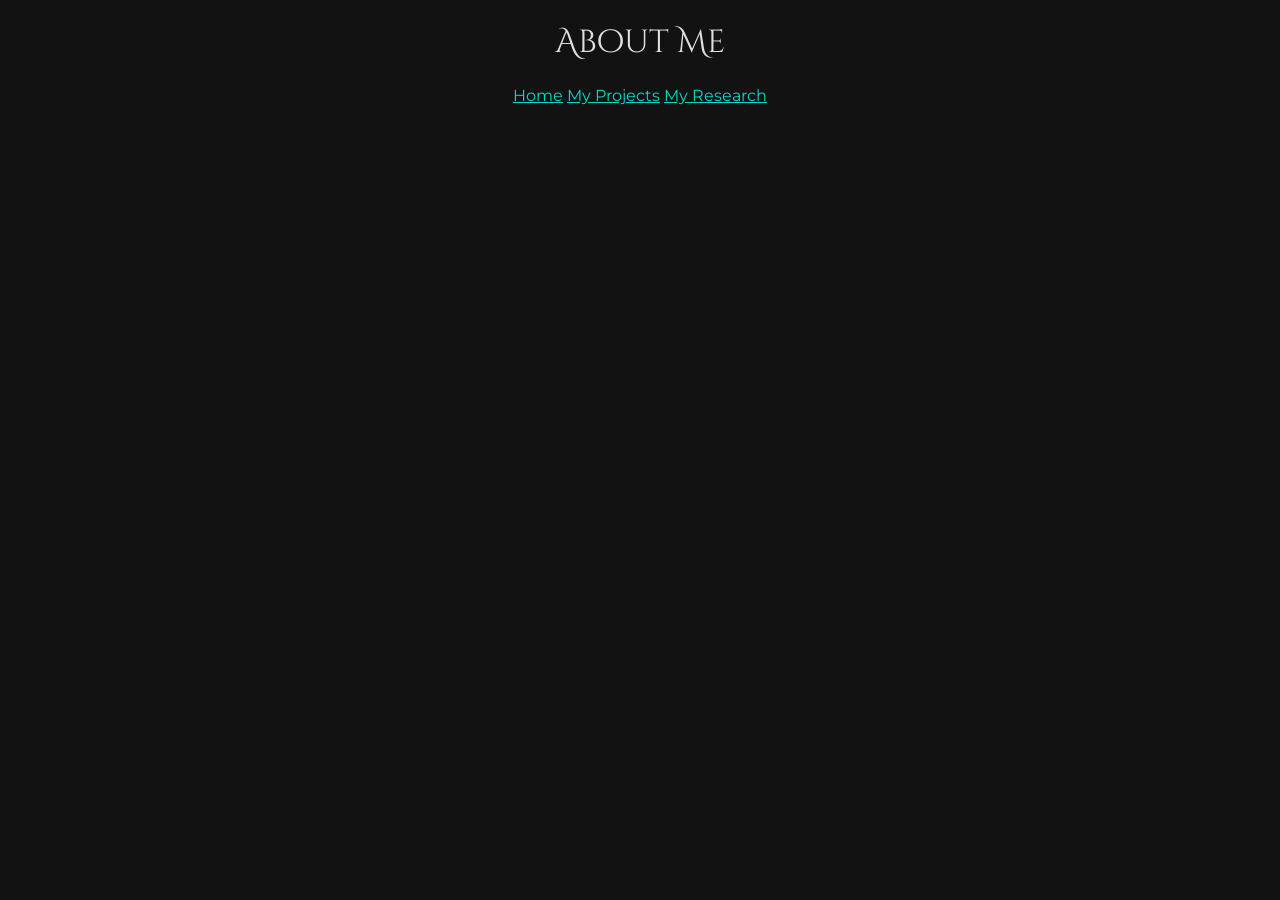
==== about.html @ 8901fe64 "Initial Layout for Website" ====
<!doctype html>
<html lang="en">
  <head>
    <meta charset="UTF-8" />
    <meta name="viewport" content="width=device-width, initial-scale=1.0" />
    <title>About Heather Cassel</title>
    <link rel="stylesheet" href="style.css" />
  </head>

  <body>
    <!-- Header / Navigation Secion -->
    <header>
      <h1 class="title" style="text-align: center">About Me</h1>
      <nav style="text-align: center">
        <a href="index.html">Home</a>
        <a href="projects.html">My Projects</a>
        <a href="research.html">My Research</a>
      </nav>
    </header>
  </body>
</html>
---- style.css ----
@import url("https://fonts.googleapis.com/css2?family=Cinzel+Decorative:wght@400;700;900&display=swap");
@import url("https://fonts.googleapis.com/css2?family=Oswald:wght@200..700&display=swap");
@import url("https://fonts.googleapis.com/css2?family=Montserrat:ital,wght@0,100..900;1,100..900&display=swap");

body {
  background-color: #121212;
  color: #e0e0e0;
  font-family: "Montserrat", sans-serif;
  font-optical-sizing: auto;
  font-weight: <weight>;
  font-style: normal;
}

surface {
  background-color: #1e1e1e;
}

a {
  color: #03dac6;
}

h1,
h2,
h3 {
  font-family: "Oswald", sans-serif;
  font-optical-sizing: auto;
  font-weight: <weight>;
  font-style: normal;
}

.title {
  font-family: "Cinzel Decorative", serif;
  font-weight: 400;
  font-style: normal;
}

.btn {
  background-color: #941b0c;
}
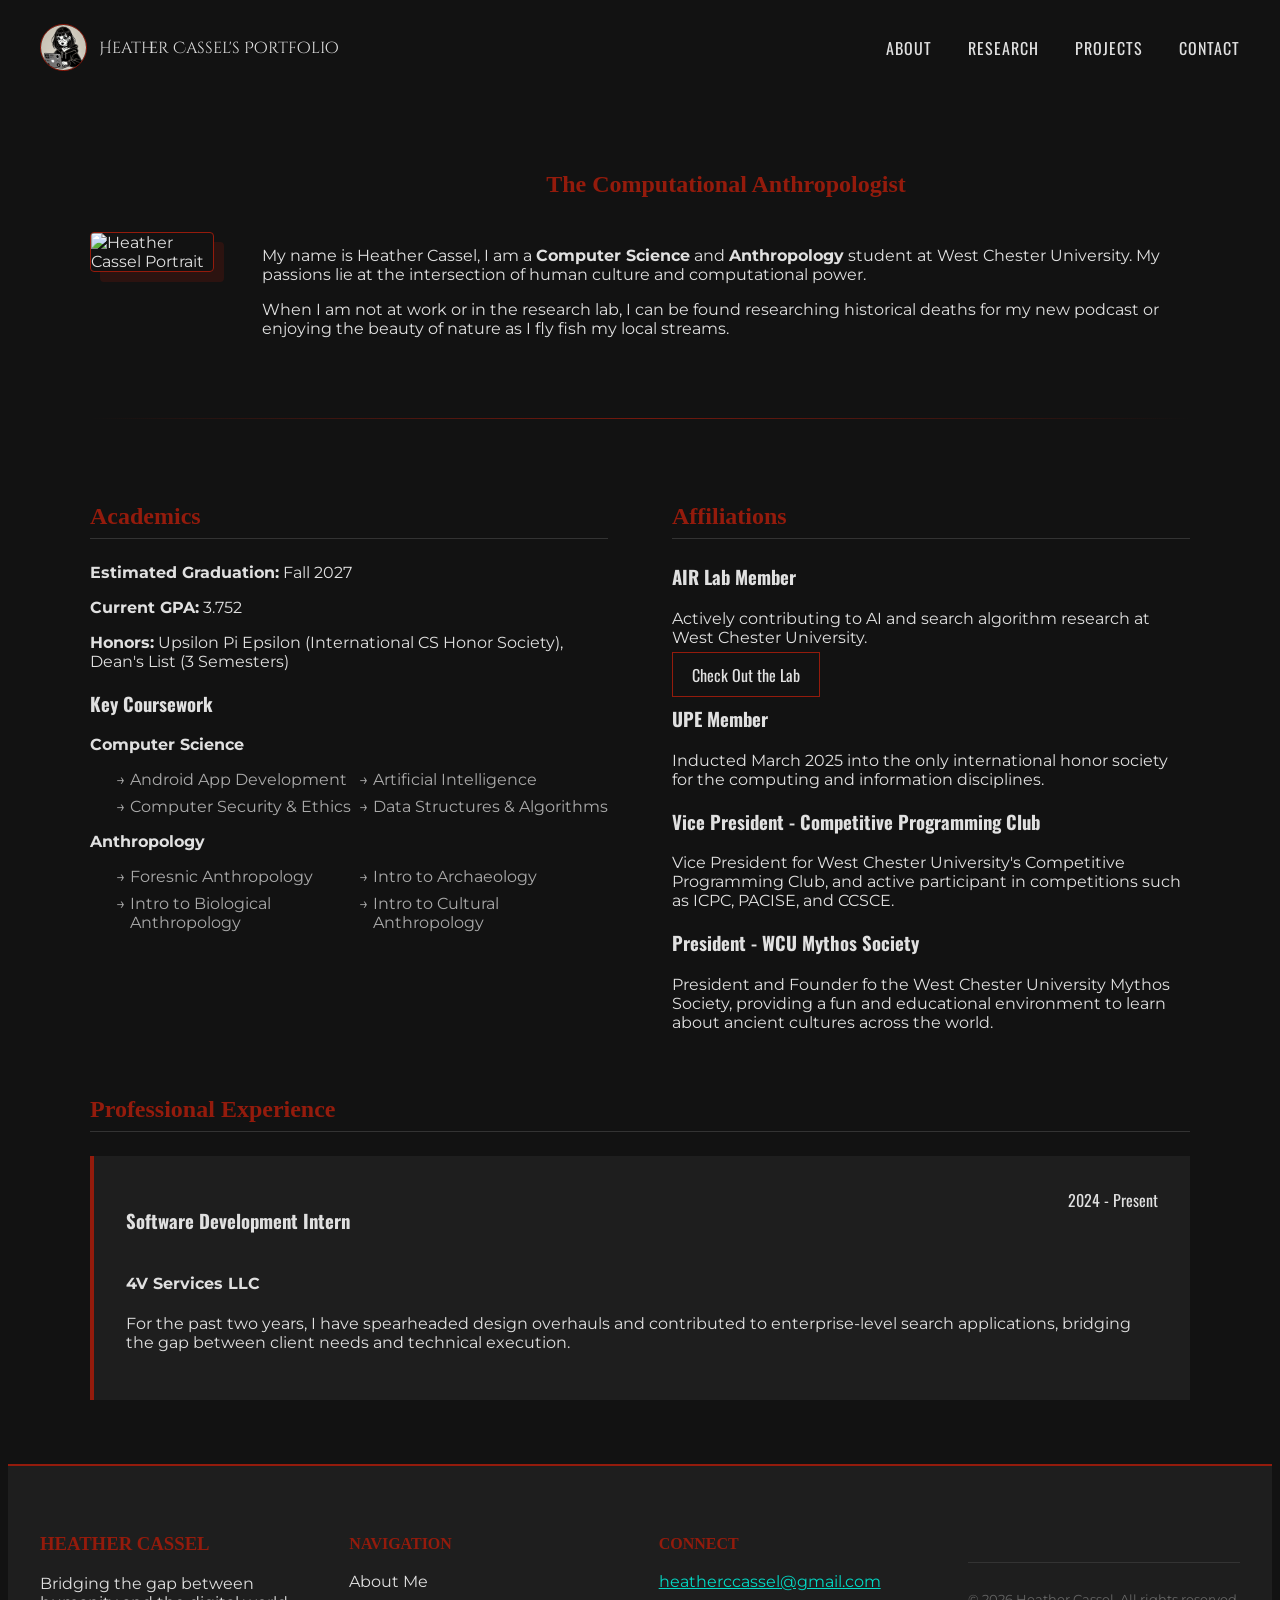
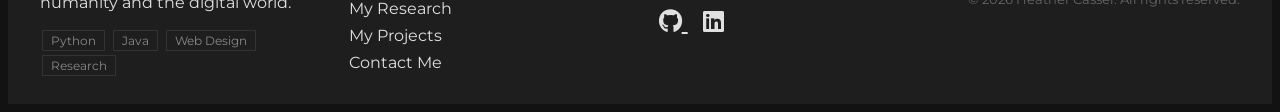
==== commit 7d60998f: "Website done! for now..." ====
--- a/about.html
+++ b/about.html
@@ -5,17 +5,164 @@
     <meta name="viewport" content="width=device-width, initial-scale=1.0" />
     <title>About Heather Cassel</title>
     <link rel="stylesheet" href="style.css" />
+    <link
+      rel="stylesheet"
+      href="https://cdnjs.cloudflare.com/ajax/libs/font-awesome/6.0.0/css/all.min.css"
+    />
   </head>
 
   <body>
-    <!-- Header / Navigation Secion -->
-    <header>
-      <h1 class="title" style="text-align: center">About Me</h1>
-      <nav style="text-align: center">
-        <a href="index.html">Home</a>
-        <a href="projects.html">My Projects</a>
-        <a href="research.html">My Research</a>
-      </nav>
-    </header>
+    <!-- Header / Navigation Section -->
+    <div id="header-placeholder"></div>
+
+    <script>
+      fetch("header.html")
+        .then((response) => response.text())
+        .then((data) => {
+          document.getElementById("header-placeholder").innerHTML = data;
+
+          const hamburger = document.getElementById("hamburger");
+          const navMenu = document.getElementById("navMenu");
+
+          hamburger.addEventListener("click", () => {
+            navMenu.classList.toggle("active");
+          });
+        });
+    </script>
+
+    <!-- About Page Content -->
+    <section class="about-container">
+      <div class="intro-flex">
+        <div class="intro-image">
+          <img src="media/portfolio-image.jpg" alt="Heather Cassel Portrait" />
+        </div>
+        <div class="intro-text">
+          <h1 class="page-title">The Computational Anthropologist</h1>
+          <p>
+            My name is Heather Cassel, I am a
+            <strong>Computer Science</strong> and
+            <strong>Anthropology</strong> student at West Chester University. My
+            passions lie at the intersection of human culture and computational
+            power.
+          </p>
+          <p>
+            When I am not at work or in the research lab, I can be found
+            researching historical deaths for my new podcast or enjoying the
+            beauty of nature as I fly fish my local streams.
+          </p>
+        </div>
+      </div>
+
+      <hr class="goth-divider" />
+
+      <div class="academic-grid">
+        <div class="academic-stats">
+          <h2 class="section-heading">Academics</h2>
+          <p><strong>Estimated Graduation:</strong> Fall 2027</p>
+          <p><strong>Current GPA:</strong> 3.752</p>
+          <p>
+            <strong>Honors:</strong> Upsilon Pi Epsilon (International CS Honor
+            Society), Dean's List (3 Semesters)
+          </p>
+
+          <h3 class="sub-heading">Key Coursework</h3>
+          <p><strong>Computer Science</strong></p>
+          <ul class="course-list">
+            <li>Android App Development</li>
+            <li>Artificial Intelligence</li>
+            <li>Computer Security & Ethics</li>
+            <li>Data Structures & Algorithms</li>
+          </ul>
+
+          <p><strong>Anthropology</strong></p>
+          <ul class="course-list">
+            <li>Foresnic Anthropology</li>
+            <li>Intro to Archaeology</li>
+            <li>Intro to Biological Anthropology</li>
+            <li>Intro to Cultural Anthropology</li>
+          </ul>
+        </div>
+
+        <div class="activities">
+          <h2 class="section-heading">Affiliations</h2>
+          <div class="activity-card">
+            <h3>AIR Lab Member</h3>
+            <p>
+              Actively contributing to AI and search algorithm research at West
+              Chester University.
+            </p>
+            <a href="https://wcu-air.github.io/airlab/" class="read-btn"
+              >Check Out the Lab</a
+            >
+          </div>
+          <div class="activity-card">
+            <h3>UPE Member</h3>
+            <p>
+              Inducted March 2025 into the only international honor society for
+              the computing and information disciplines.
+            </p>
+          </div>
+          <div class="activity-card">
+            <h3>Vice President - Competitive Programming Club</h3>
+            <p>
+              Vice President for West Chester University's Competitive
+              Programming Club, and active participant in competitions such as
+              ICPC, PACISE, and CCSCE.
+            </p>
+          </div>
+          <div class="activity-card">
+            <h3>President - WCU Mythos Society</h3>
+            <p>
+              President and Founder fo the West Chester University Mythos
+              Society, providing a fun and educational environment to learn
+              about ancient cultures across the world.
+            </p>
+          </div>
+        </div>
+      </div>
+
+      <div class="experience-section">
+        <h2 class="section-heading">Professional Experience</h2>
+        <div class="job-card">
+          <div class="job-header">
+            <h3>Software Development Intern</h3>
+            <span>2024 - Present</span>
+          </div>
+          <h4>4V Services LLC</h4>
+          <p>
+            For the past two years, I have spearheaded design overhauls and
+            contributed to enterprise-level search applications, bridging the
+            gap between client needs and technical execution.
+          </p>
+        </div>
+      </div>
+    </section>
+
+    <!-- Footer -->
+    <div id="footer-placeholder"></div>
+
+    <script>
+      function loadComponent(id, file) {
+        fetch(file)
+          .then((response) => response.text())
+          .then((data) => {
+            document.getElementById(id).innerHTML = data;
+
+            if (id === "header-placeholder") {
+              initMobileMenu();
+            }
+          });
+      }
+
+      function initMobileMenu() {
+        const hamburger = document.getElementById("hamburger");
+        const navMenu = document.getElementById("navMenu");
+        if (hamburger && navMenu) {
+          hamburger.onclick = () => navMenu.classList.toggle("active");
+        }
+      }
+
+      loadComponent("footer-placeholder", "footer.html");
+    </script>
   </body>
 </html>
--- a/style.css
+++ b/style.css
@@ -37,3 +37,626 @@
 .btn {
   background-color: #941b0c;
 }
+
+/* General Website Design */
+.page-title {
+  font-family: "Cinzel Decorative", serif;
+  color: #941B0C;
+  text-align: center;
+  margin-bottom: 3rem;
+}
+
+/* Header Container */
+.main-header {
+  background-color: #121212
+  border-bottom: 1px solid #333;
+  padding: 1rem 2rem;
+  position: sticky;
+  top: 0;
+  z-index: 1000;
+}
+
+.header-container {
+  display: flex;
+  justify-content: space-between;
+  align-items: center;
+  max-width: 1200px;
+  margin: 0 auto;
+}
+
+/* Brand/Avatar Styling */
+.brand {
+  display: flex;
+  align-items: center;
+  text-decoration: none;
+  color: #E0E0E0;
+  font-family: "Cinzel Decorative", serif;
+}
+
+.avatar {
+  width: 45px;
+  height: 45px;
+  border-radius: 50%;
+  margin-right: 12px;
+  border: 1px solid #941B0C;
+}
+
+/* Desktop Nav Menu */
+.nav-menu a {
+  color: #E0E0E0;
+  text-decoration: none;
+  margin-left: 2rem;
+  font-family: "Oswald", sans-serif;
+  text-transform: uppercase;
+  letter-spacing: 1px;
+  transition: color 0.3s ease;
+}
+
+.nav-menu a:hover {
+  color: #941B0C;
+}
+
+/* Mobile Hamburger Styling */
+.hamburger {
+  display: none;
+  flex-direction: column;
+  cursor: pointer;
+  background: none;
+  border: none;
+}
+
+.hamburger span {
+  width: 25px;
+  height: 3px;
+  background-color: #E0E0E0;
+  margin: 2px 0;
+}
+
+/* Responsive Header Logic */
+@media (max-width: 768px) {
+  .hamburger { display: flex; }
+
+  .nav-menu {
+    display: none;
+    position: absolute;
+    top: 70px; 
+    right: 0;
+    background-color: #1E1E1E;
+    width: 100%;
+    flex-direction: column;
+    text-align: center;
+    padding: 1rem 0;
+  }
+
+  .nav-menu.active { display: flex; }
+
+  .nav-menu a {
+    margin: 1rem 0;
+  }
+}
+
+/* Footer Styling */
+.main-footer {
+  background-color: #1E1E1E;
+  color: #E0E0E0;
+  padding: 3rem 2rem 1rem;
+  font-family: "Montserrat", sans-serif;
+  border-top: 2px solid #941B0C;
+}
+
+.footer-container {
+  display: flex;
+  justify-content: space-between;
+  flex-wrap: wrap;
+  max-width: 1200px;
+  margin: 0 auto;
+  gap: 2rem;
+}
+
+.footer-col {
+  flex: 1;
+  min-width: 200px;
+}
+
+.footer-heading {
+  font-family: "Cinzel Decorative", serif;
+  color: #941B0C;
+  margin-bottom: 1.2rem;
+  text-transform: uppercase;
+}
+
+.footer-links {
+  list-style: none;
+  padding: 0;
+}
+
+.footer-links li {
+  margin-bottom: 0.5rem;
+}
+
+.footer-links a {
+  color: #E0E0E0;
+  text-decoration: none;
+  transition: color 0.3s;
+}
+
+.footer-links a:hover {
+  color: #BB86FC;
+}
+
+/* Tech Tags */
+.tech-tag {
+  display: inline-block;
+  font-size: 0.75rem;
+  padding: 2px 8px;
+  border: 1px solid #333;
+  margin: 2px;
+  color: #888;
+}
+
+/* Socials & Icons */
+.social-icons {
+  margin-top: 1rem;
+  font-size: 1.5rem;
+}
+
+.social-icons a {
+  color: #E0E0E0;
+  margin-right: 15px;
+  transition: transform 0.3s;
+}
+
+.social-icons a:hover {
+  color: #941B0C;
+  transform: translateY(-3px);
+}
+
+.footer-bottom {
+  text-align: center;
+  margin-top: 3rem;
+  padding-top: 1rem;
+  border-top: 1px solid #333;
+  font-size: 0.8rem;
+  color: #666;
+}
+
+/* Research Page Styling */
+.research-container {
+  max-width: 1000px;
+  margin: 4rem auto;
+  padding: 0 2rem;
+}
+
+.research-card {
+  display: flex;
+  background-color: #1E1E1E;
+  border: 1px solid #333;
+  margin-bottom: 2rem;
+  border-radius: 8px;
+  overflow: hidden;
+  transition: transform 0.3s ease, border-color 0.3s ease;
+}
+
+.research-card:hover {
+  transform: translateY(-5px);
+  border-color: #941B0C;
+}
+
+.research-image {
+  flex: 1;
+  min-width: 300px;
+}
+
+.research-image img {
+  width: 100%;
+  height: 100%;
+  object-fit: cover;
+  filter: grayscale(40%) contrast(110%);
+}
+
+.research-info {
+  flex: 2;
+  padding: 1.5rem;
+  display: flex;
+  flex-direction: column;
+}
+
+.paper-title {
+  font-family: "Cinzel Decorative", serif;
+  font-size: 1.4rem;
+  margin-bottom: 0.5rem;
+}
+
+.authors, .journal {
+  font-family: "Montserrat", sans-serif;
+  font-size: 0.9rem;
+  color: #AAA;
+  margin-bottom: 0.3rem;
+}
+
+.awards {
+  background: rgba(148, 27, 12, 0.1);
+  color: #BB86FC;
+  padding: 0.5rem;
+  border-left: 3px solid #941B0C;
+  margin: 1rem 0;
+  font-size: 0.85rem;
+}
+
+.awards:empty {
+  display: none;
+}
+
+.read-btn {
+  align-self: flex-start;
+  margin-top: auto;
+  padding: 0.6rem 1.2rem;
+  background-color: transparent;
+  border: 1px solid #941B0C;
+  color: #E0E0E0;
+  text-decoration: none;
+  font-family: "Oswald", sans-serif;
+  transition: 0.3s;
+}
+
+.read-btn:hover {
+  background-color: #941B0C;
+  color: white;
+}
+
+@media (max-width: 768px) {
+  .research-card { flex-direction: column; }
+  .research-image { min-width: 100%; height: 200px; }
+}
+
+/* Projects Page Design */
+.projects-container {
+  max-width: 1200px;
+  margin: 4rem auto;
+  padding: 0 2rem;
+}
+
+.projects-grid {
+  display: grid;
+  grid-template-columns: repeat(auto-fit, minmax(320px, 1fr));
+  gap: 2.5rem;
+}
+
+.project-card {
+  background-color: #1E1E1E;
+  border: 1px solid #333;
+  border-radius: 8px;
+  overflow: hidden;
+  display: flex;
+  flex-direction: column;
+  transition: transform 0.3s ease, box-shadow 0.3s ease;
+}
+
+.project-card:hover {
+  transform: translateY(-8px);
+  box-shadow: 0 10px 20px rgba(148, 27, 12, 0.2);
+  border-color: #941B0C;
+}
+
+.project-media {
+  position: relative;
+  height: 200px;
+  background-color: #121212;
+}
+
+.project-media img {
+  width: 100%;
+  height: 100%;
+  object-fit: cover;
+  opacity: 0.8;
+  transition: opacity 0.3s;
+}
+
+.project-card:hover .project-media img {
+  opacity: 1;
+}
+
+.project-type {
+  position: absolute;
+  top: 15px;
+  left: 15px;
+  background-color: rgba(18, 18, 18, 0.8);
+  color: #BB86FC;
+  padding: 4px 12px;
+  font-size: 0.75rem;
+  font-family: "Oswald", sans-serif;
+  text-transform: uppercase;
+  border: 1px solid #BB86FC;
+  border-radius: 20px;
+}
+
+.project-content {
+  padding: 1.5rem;
+  flex-grow: 1;
+  display: flex;
+  flex-direction: column;
+}
+
+.project-title {
+  font-family: "Cinzel Decorative", serif;
+  font-size: 1.4rem;
+  color: #E0E0E0;
+  margin-bottom: 1.5rem;
+}
+
+.project-description {
+  font-family: "Montserrat", sans-serif;
+  font-size: 0.95rem;
+  color: #AAA;
+  line-height: 1.6;
+  margin-bottom: 1.5rem;
+}
+
+.view-btn {
+  text-decoration: none;
+  color: #941B0C;
+  font-family: "oswald", sans-serif;
+  font-size: 0.9rem;
+  text-transform: uppercase;
+  font-weight: bold;
+  transition: color 0.3s;
+}
+
+.view-btn:hover {
+  color: #E0E0E0;
+}
+
+.status-tag {
+  font-size: 0.8rem;
+  font-style: italic;
+  color: #666
+}
+
+/* Contact Page Styling */
+.contact-container {
+  max-width: 1000px;
+  margin: 5rem auto;
+  padding: 0 2rem;
+}
+
+.contact-wrapper {
+  display: flex;
+  gap: 4rem;
+  align-items: flex-start;
+}
+
+.contact-info {
+  flex: 1;
+}
+
+.contact-intro {
+  font-family: "Montserrat", sans-serif;
+  color: #AAA;
+  line-height: 1.6;
+  margin-bottom: 2rem;
+}
+
+.info-item {
+  display: flex;
+  align-items: center;
+  margin-bottom: 1.5rem;
+  gap: 1rem;
+}
+
+.info-item i {
+  color: #941B0C;
+  font-size: 1.2rem;
+  width: 25px;
+}
+
+.label {
+  display: block;
+  font-size: 0.75rem;
+  text-transform: uppercase;
+  color: #666;
+  letter-spacing: 1px;
+}
+
+.info-item a {
+  color: #E0E0E0;
+  text-decoration: none;
+  font-family: "Oswald", sans-serif;
+  transition: color 0.3s;
+}
+
+.info-item a:hover {
+  color: #BB86FC;
+}
+
+.contact-form {
+  flex: 1.2;
+  background: #1E1E1E;
+  padding: 2rem;
+  border-radius: 4px;
+  border: 1px solid #333;
+}
+
+.form-group {
+  margin-bottom: 1.5rem;
+}
+
+.contact-form input, .contact-form textarea {
+  width: 100%;
+  padding: 12px;
+  background: #121212;
+  border: 1px solid #444;
+  color: #E0E0E0;
+  font-family: "Montserrat", sans-serif;
+  border-radius: 2px;
+}
+
+.contact-form input:focus, .contact-form textarea:focus {
+  outline: none;
+  border-color: #941B0C;
+}
+
+.submit-btn {
+  width: 100%;
+  padding: 15px;
+  background: transparent;
+  border: 1px solid #941B0C;
+  color: #E0E0E0;
+  font-family: "Cinzel Decorative", serif;
+  text-transform: uppercase;
+  cursor: pointer;
+  transition: 0.3s;
+}
+
+.submit-btn:hover {
+  background: #941B0C;
+  color: white;
+}
+
+@media (max-width: 768px) {
+  .contact-wrapper { flex-direction: column; }
+}
+
+/* About Page Design */
+.about-container {
+  max-width: 1100px;
+  margin: 4rem auto;
+  padding: 0 2rem;
+}
+
+.intro-flex {
+  display: flex;
+  align-items: center;
+  gap: 3rem;
+  margin-bottom: 4rem;
+}
+
+.intro-image img {
+  width: 300px;
+  height: 300px;
+  border-radius: 4px;
+  border: 1px solid #941B0C;
+  object-fit: cover;
+  box-shadow: 10px 10px 0px rgba(148, 27, 12, 0.2);
+}
+
+.academic-grid {
+  display: grid;
+  grid-template-columns: 1fr 1fr;
+  gap: 4rem;
+  margin: 3rem 0;
+}
+
+.section-heading {
+  font-family: "Cinzel Decorative", serif;
+  color: #941B0C;
+  border-bottom: 1px solid #333;
+  padding-bottom: 0.5rem;
+  margin-bottom: 1.5rem;
+}
+
+.course-list {
+  display: grid;
+  grid-template-columns: 1fr 1fr;
+  gap: 0.5rem;
+  list-style: "→ ";
+  color: #AAA;
+}
+
+.job-card {
+  background: #1E1E1E;
+  padding: 2rem;
+  border-left: 4px solid #941B0C;
+}
+
+.job-header {
+  display: flex;
+  justify-content: space-between;
+  font-family: "Oswald", sans-serif;
+}
+
+.goth-divider {
+  border: 0;
+  height: 1px;
+  background-image: linear-gradient(to right, rgba(148, 27, 12, 0), rgba(148, 27, 12, 0.75), rgba(148, 27,12, 0));
+  margin: 4rem 0;
+}
+
+@media (max-width: 768px) {
+  .intro-flex, .academic-gird { flex-direction: column; grid-template-columns: 1fr; }
+  .intro-image img { width: 100%; height: auto; }
+}
+
+/* Home Page Design */
+.home-hero {
+  height: 100vh;
+  display: flex;
+  align-items: center;
+  justify-content: center;
+  text-align: center;
+  background: linear-gradient(rgba(18, 18, 18, 0.8), rgba(18, 18, 18, 0.8)), url('media/hero-bg.jpg');
+  background-size: cover;
+  background-position: center;
+  background-attachment: fixed;
+}
+
+.hero-title {
+  font-family: "Cinzel Decorative", serif;
+  font-size: 4rem;
+  color: #E0E0E0;
+  margin-bottom: 0.5rem;
+  text-shadow: 2px 2px 10px rgba(148, 27, 12, 0.5);
+}
+
+.hero-subtitle {
+  font-family: "Oswald", sans-serif;
+  font-size: 1.5rem;
+  color: #941B0C;
+  text-transform: uppercase;
+  letter-spacing: 3px;
+}
+
+.hero-tagline { 
+  color: #AAA;
+  margin: 2rem 0;
+  font-style: italic;
+}
+
+.home-features {
+  display: grid;
+  grid-template-columns: repeat(auto-fit, minmax(250px, 1fr));
+  gap: 2rem;
+  max-width: 1100px;
+  margin: -50px auto 4rem;
+  padding: 0 2rem;
+}
+
+.feature-card {
+  background: #1E1E1E;
+  padding: 2rem;
+  border: 1px solid #333;
+  text-align: center;
+  transition: 0.3s;
+}
+
+.feature-card:hover {
+  border-color: #941B0C;
+  transform: translateY(-10px);
+}
+
+.feature-card i {
+  font-size: 2.5rem;
+  color: #941B0C;
+  margin-bottom: 1rem;
+}
+
+.feature-card h3 {
+  font-family: "Cinzel Decorative", serif;
+  margin-bottom: 1rem;
+}
+
+.feature-card a {
+  color: #BB86FC;
+  text-decoration: none;
+  font-size: 0.9rem;
+  font-weight: bold;
+}
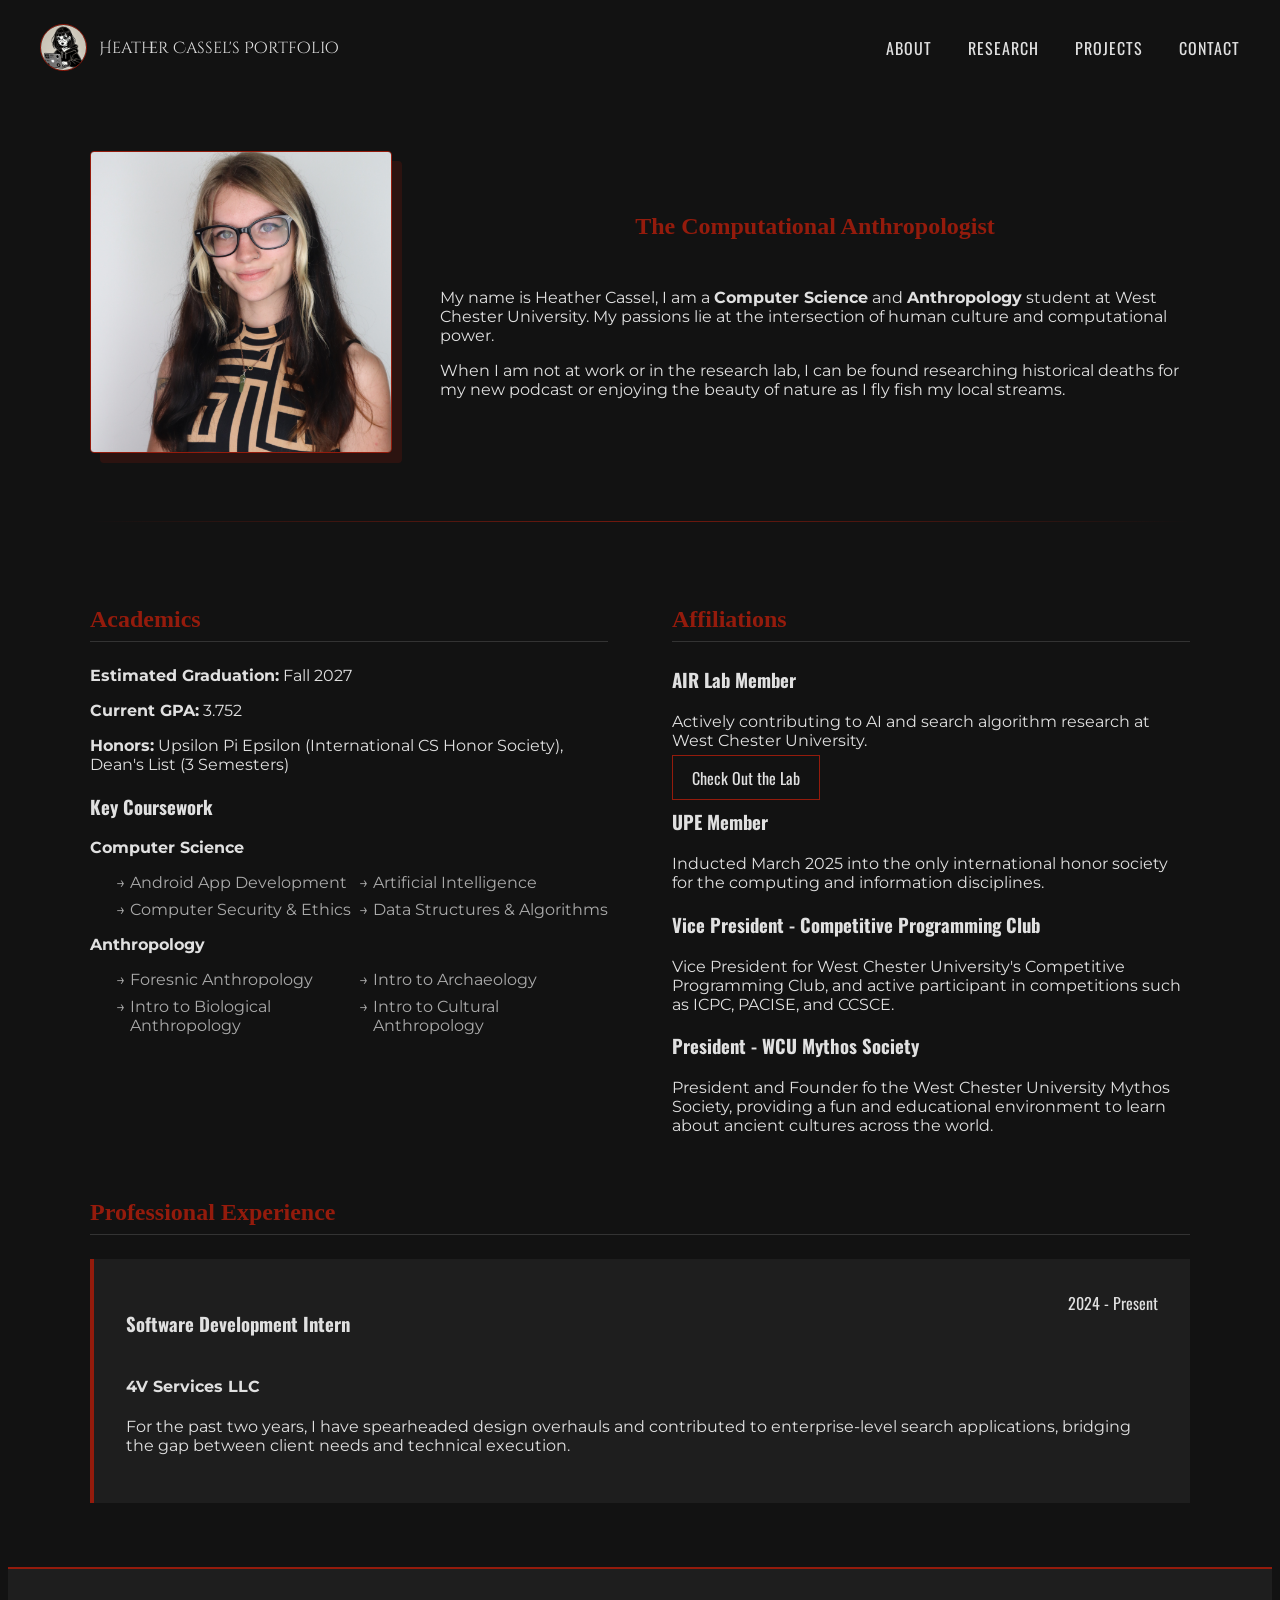
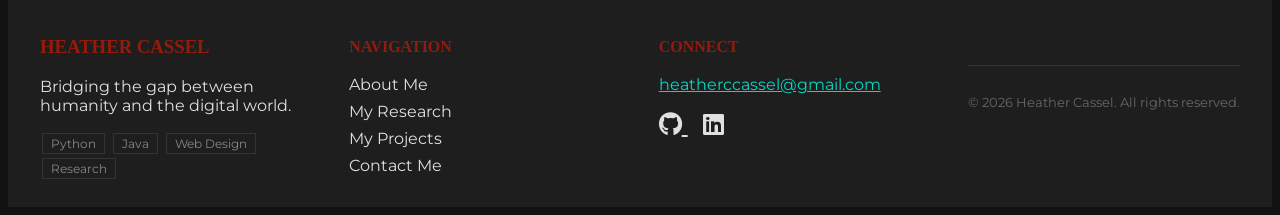
==== commit 3fca637c: "Fixed portfolio image" ====
--- a/about.html
+++ b/about.html
@@ -34,7 +34,7 @@
     <section class="about-container">
       <div class="intro-flex">
         <div class="intro-image">
-          <img src="media/portfolio-image.jpg" alt="Heather Cassel Portrait" />
+          <img src="media/portfolio-image.JPG" alt="Heather Cassel Portrait" />
         </div>
         <div class="intro-text">
           <h1 class="page-title">The Computational Anthropologist</h1>
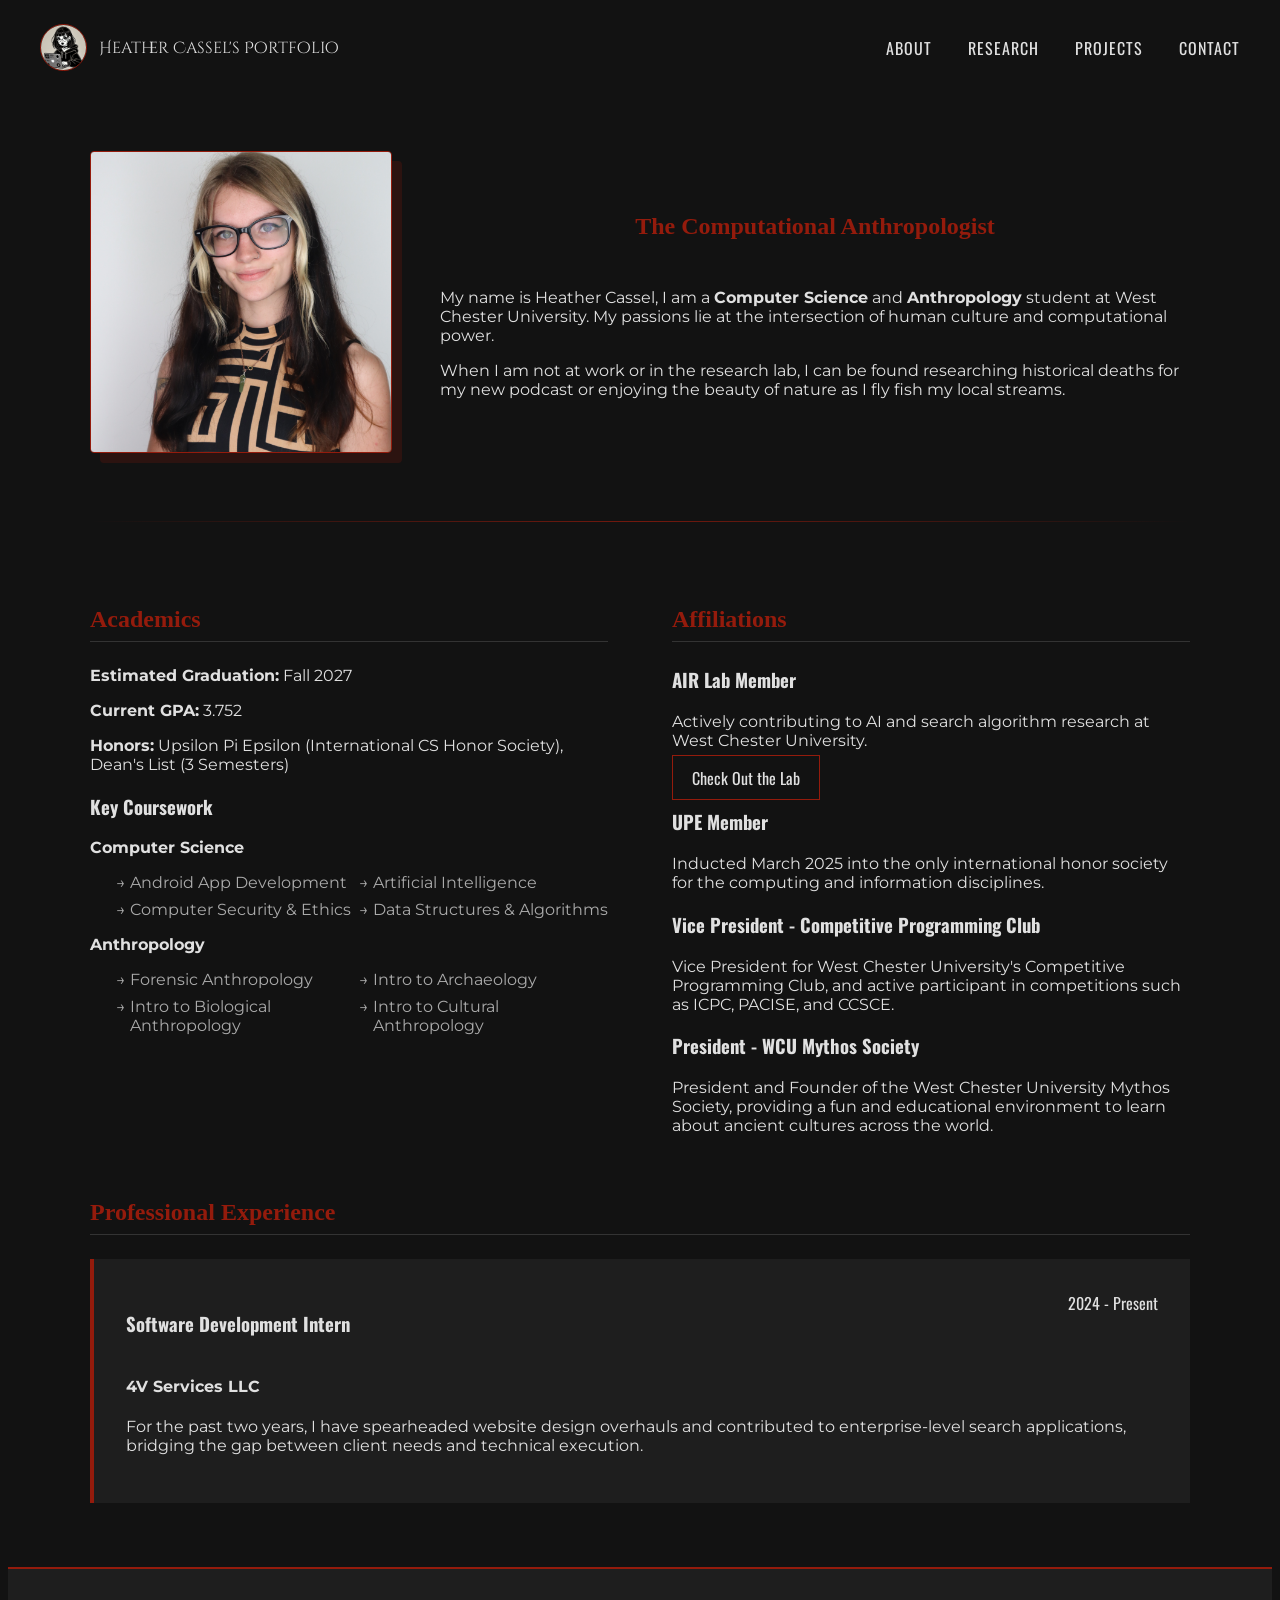
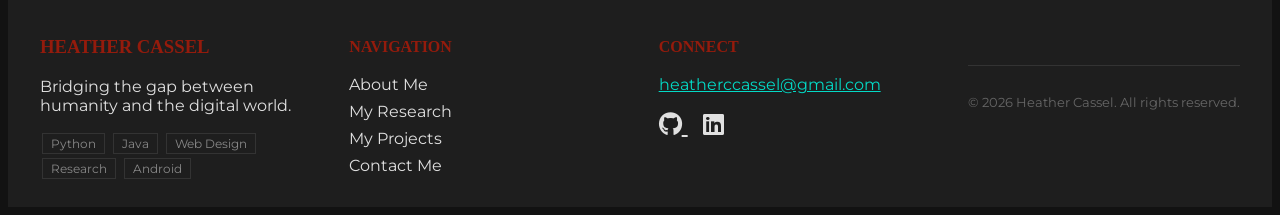
==== commit fc7c4a5b: "Fixed typos" ====
--- a/about.html
+++ b/about.html
@@ -76,7 +76,7 @@
 
           <p><strong>Anthropology</strong></p>
           <ul class="course-list">
-            <li>Foresnic Anthropology</li>
+            <li>Forensic Anthropology</li>
             <li>Intro to Archaeology</li>
             <li>Intro to Biological Anthropology</li>
             <li>Intro to Cultural Anthropology</li>
@@ -113,7 +113,7 @@
           <div class="activity-card">
             <h3>President - WCU Mythos Society</h3>
             <p>
-              President and Founder fo the West Chester University Mythos
+              President and Founder of the West Chester University Mythos
               Society, providing a fun and educational environment to learn
               about ancient cultures across the world.
             </p>
@@ -130,9 +130,9 @@
           </div>
           <h4>4V Services LLC</h4>
           <p>
-            For the past two years, I have spearheaded design overhauls and
-            contributed to enterprise-level search applications, bridging the
-            gap between client needs and technical execution.
+            For the past two years, I have spearheaded website design overhauls
+            and contributed to enterprise-level search applications, bridging
+            the gap between client needs and technical execution.
           </p>
         </div>
       </div>
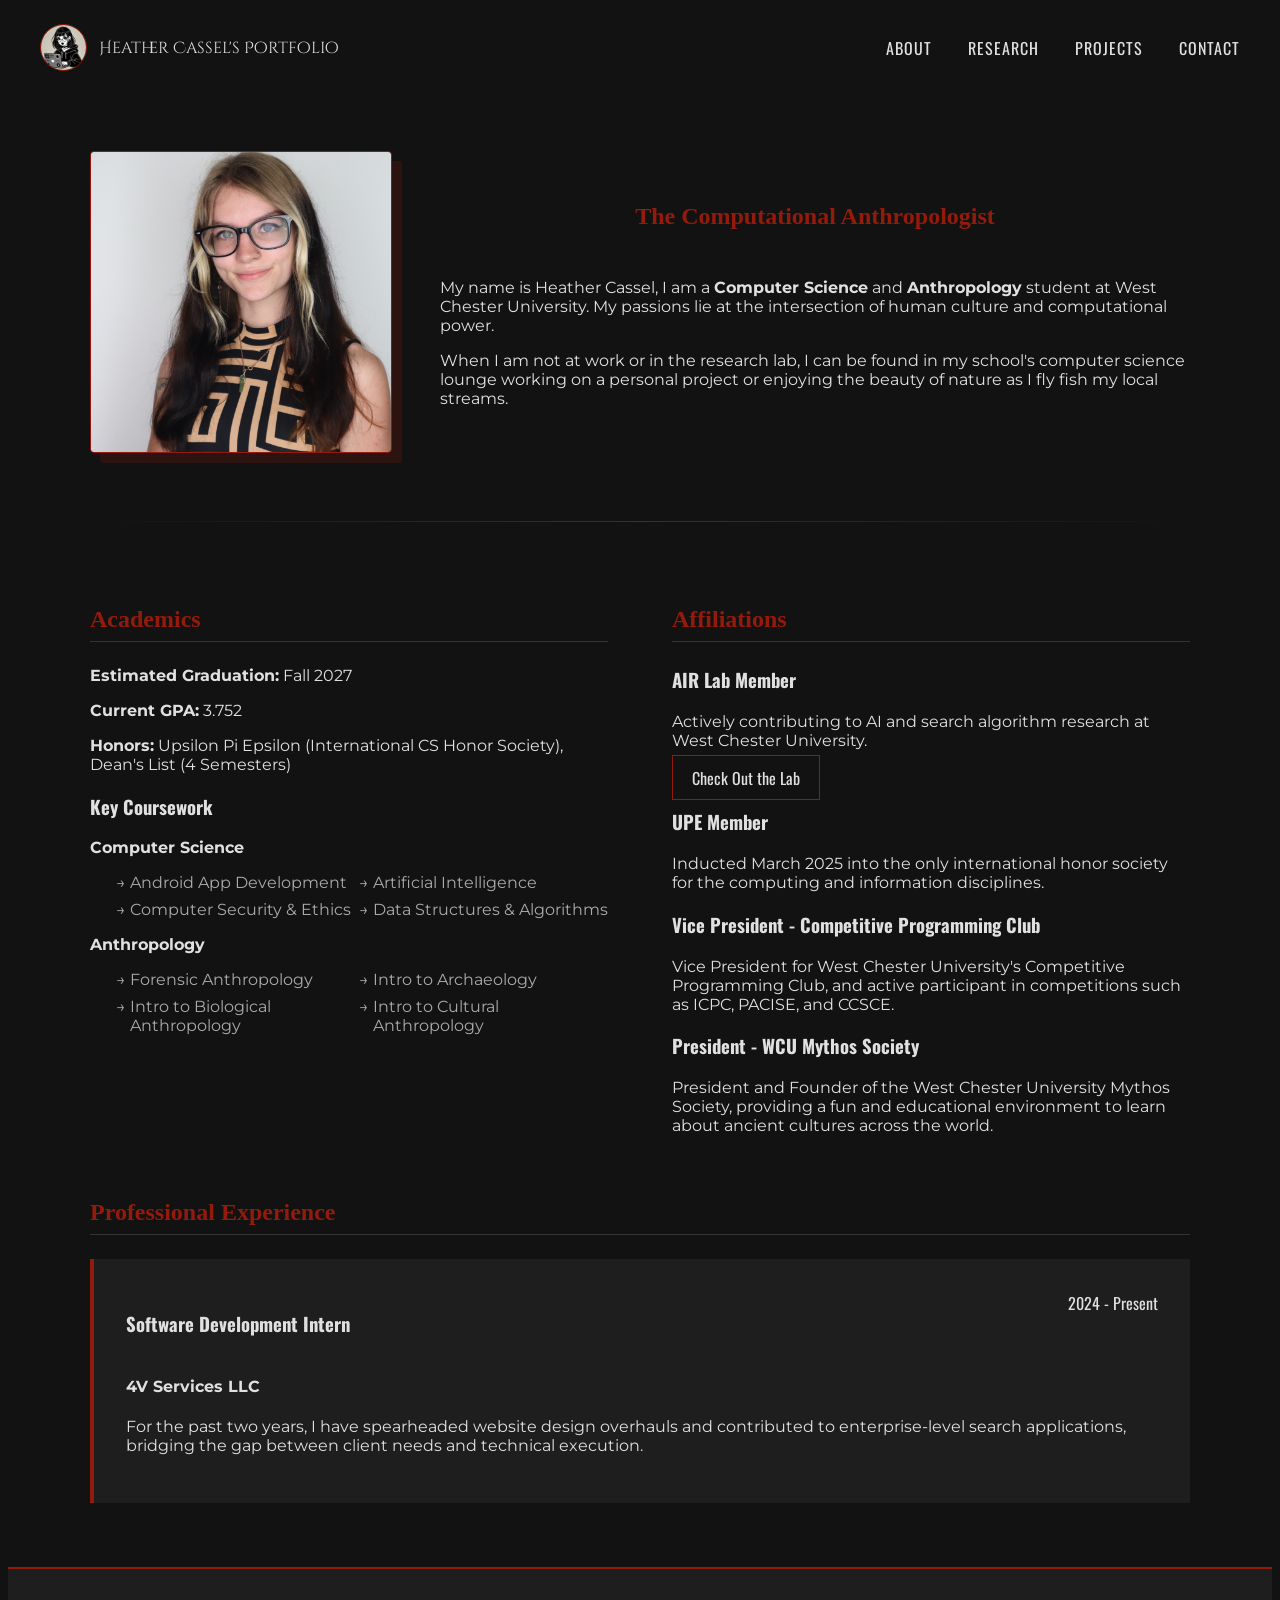
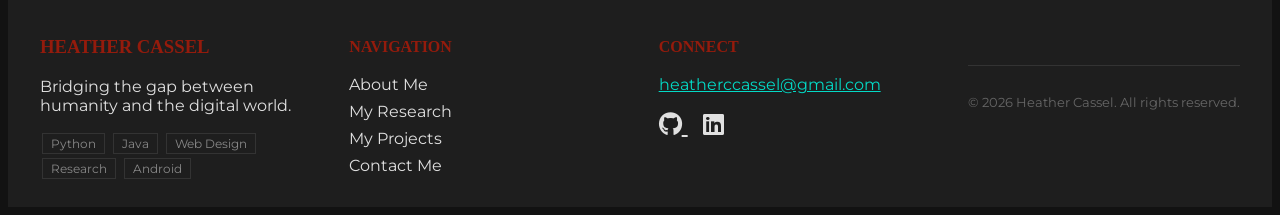
==== commit aa859a91: "Update about.html" ====
--- a/about.html
+++ b/about.html
@@ -47,8 +47,8 @@
           </p>
           <p>
             When I am not at work or in the research lab, I can be found
-            researching historical deaths for my new podcast or enjoying the
-            beauty of nature as I fly fish my local streams.
+            in my school's computer science lounge working on a personal
+            project or enjoying the beauty of nature as I fly fish my local streams.
           </p>
         </div>
       </div>
@@ -62,7 +62,7 @@
           <p><strong>Current GPA:</strong> 3.752</p>
           <p>
             <strong>Honors:</strong> Upsilon Pi Epsilon (International CS Honor
-            Society), Dean's List (3 Semesters)
+            Society), Dean's List (4 Semesters)
           </p>
 
           <h3 class="sub-heading">Key Coursework</h3>
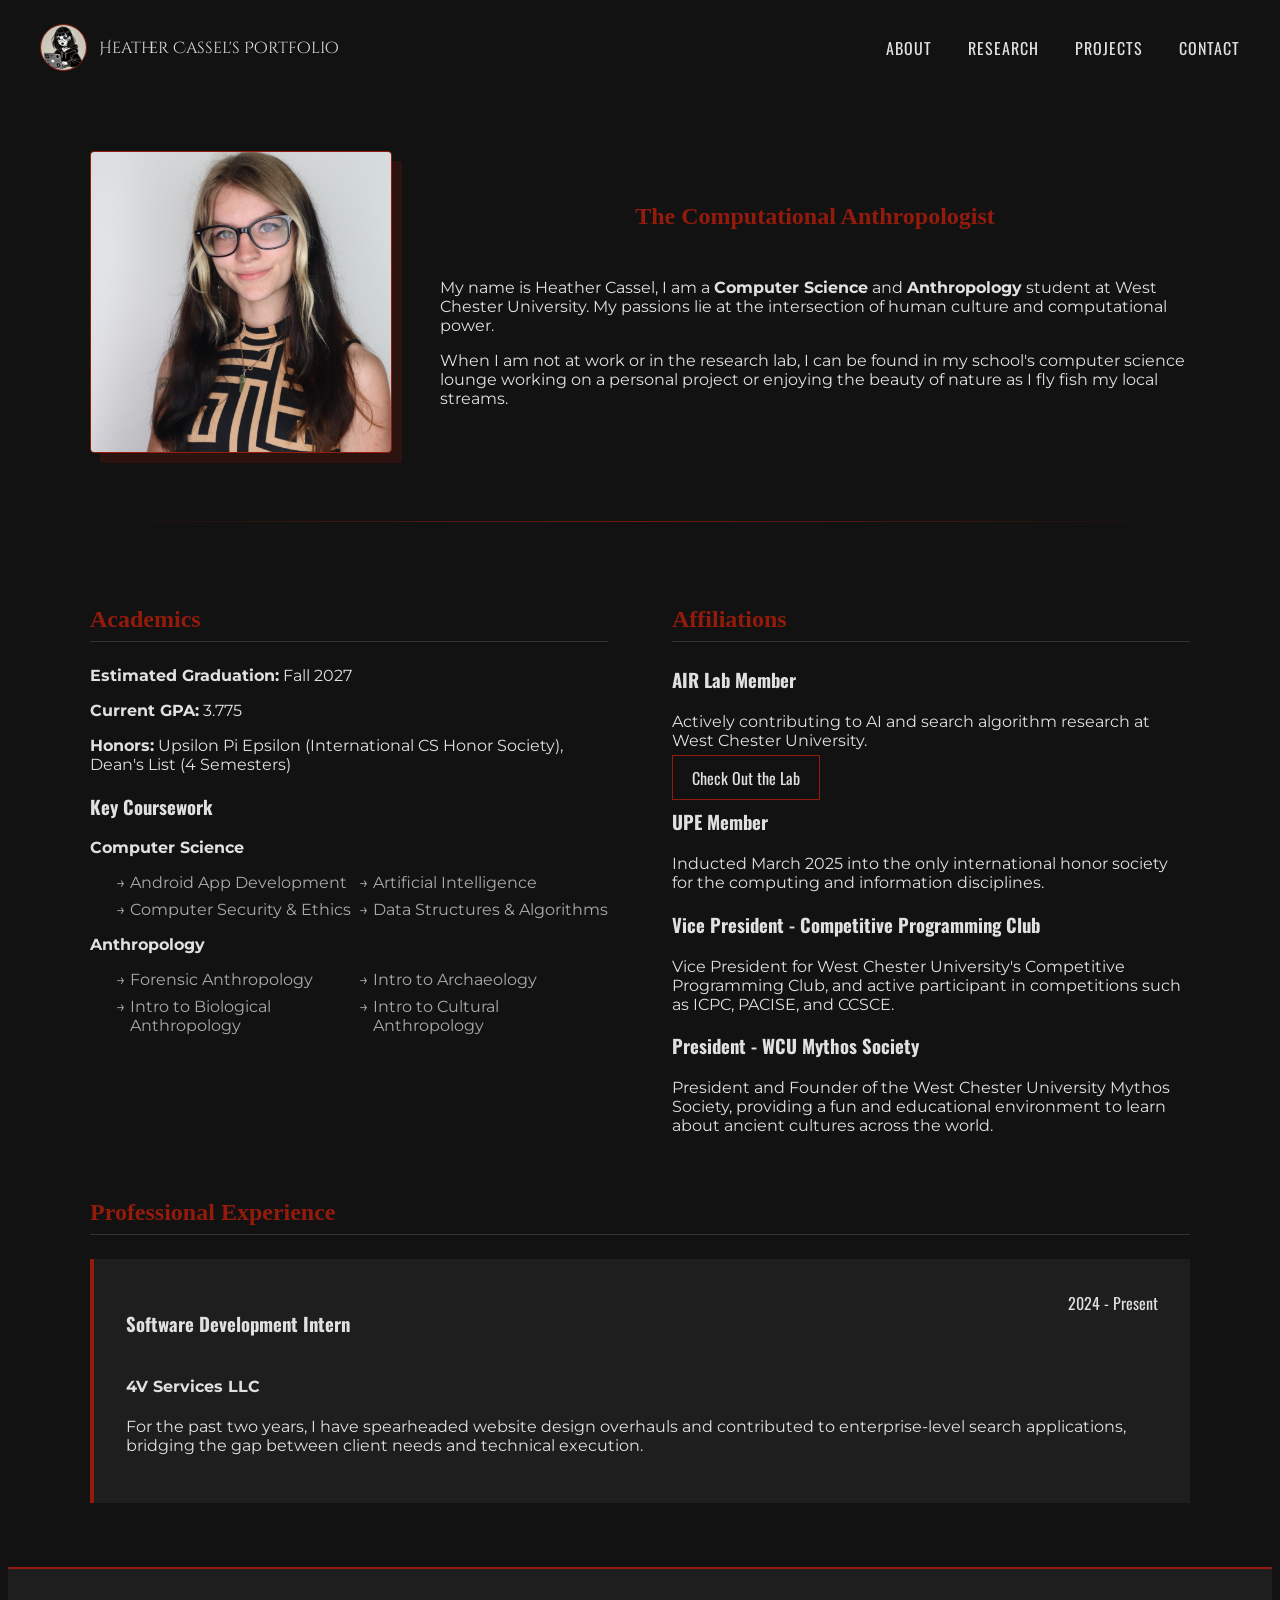
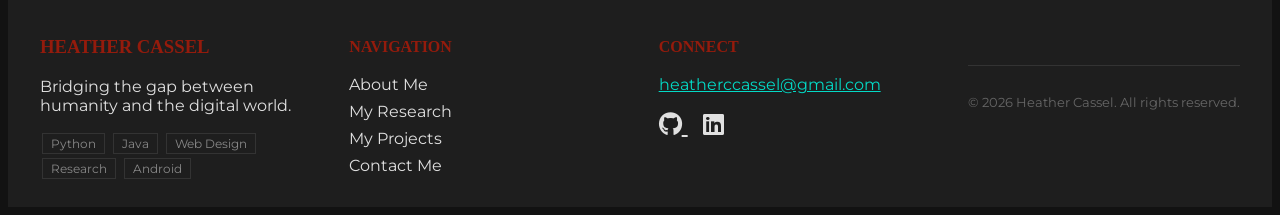
==== commit b872b843: "Update about.html" ====
--- a/about.html
+++ b/about.html
@@ -59,7 +59,7 @@
         <div class="academic-stats">
           <h2 class="section-heading">Academics</h2>
           <p><strong>Estimated Graduation:</strong> Fall 2027</p>
-          <p><strong>Current GPA:</strong> 3.752</p>
+          <p><strong>Current GPA:</strong> 3.775</p>
           <p>
             <strong>Honors:</strong> Upsilon Pi Epsilon (International CS Honor
             Society), Dean's List (4 Semesters)
